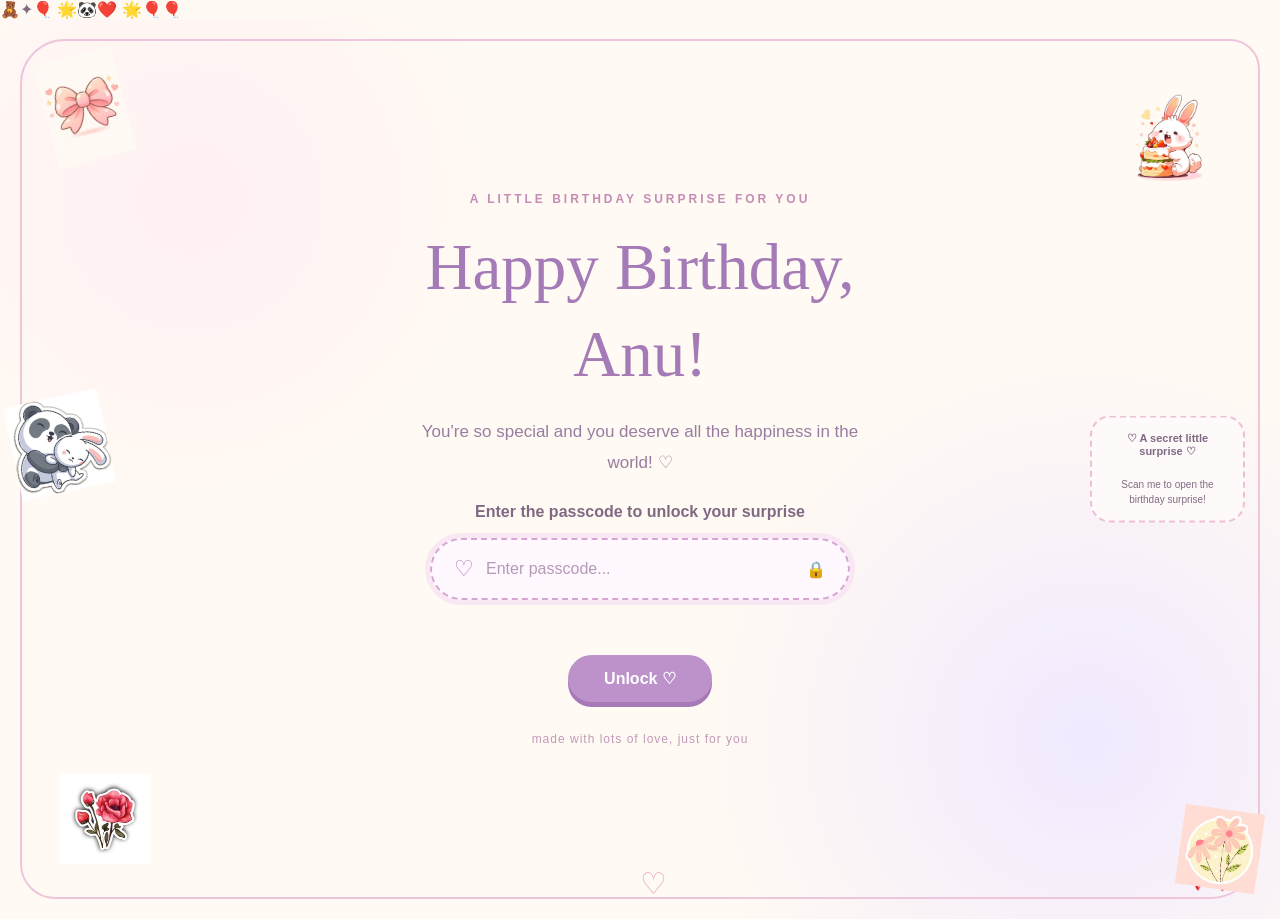
==== index.html @ 6544784b "Update index.html" ====
<!DOCTYPE html>
<html lang="en">
<head>
    <meta charset="UTF-8">
    <meta name="viewport" content="width=device-width, initial-scale=1.0">
    <title>Happy Birthday Anu ♡</title>
    <link rel="stylesheet" href="style.css">
    <script src="https://cdnjs.cloudflare.com/ajax/libs/qrcodejs/1.0.0/qrcode.min.js">
    </script>
</head>

<body>

    <!-- DECORATIONS -->
    <div class="floating-decorations" aria-hidden="true">
        <span>🧸</span><span>✦</span><span>🎈</span>
        <span>🌟</span><span>🐼</span><span>❤️</span>
        <span>🌟</span><span>🎈</span><span>🎈</span>
    </div>

    <!-- OPENING GREETING -->
    <section id="homeScreen" class="screen active">

        <div class="corner-ribbon">
            <img src = "images/ribbon.jpg"></div>

        <div class="flower-decoration flower-left">
            <img src = "images/flower2.jpeg" alt = "flower2">
        </div>
        <div class="flower-decoration flower-right">
            <img src= "images/images.jpg" ></div>
        

        <div class="panda panda-left">
            <img src = "images/pandaaaaa.jpg">
        </div>

        <div class="greeting-content">

            <p class="small-heading">A LITTLE BIRTHDAY SURPRISE FOR YOU</p>

            <h1>
                Happy Birthday,
                <span>Anu!</span>
            </h1>

            <p class="greeting-message">
                You're so special and you deserve all the happiness
                in the world! ♡
            </p>

            <p class="passcode-message">
                Enter the passcode to unlock your surprise
            </p>

            <div class="password-wrapper">
                <span class="lock-icon">♡</span>
                <input
                    type="password"
                    id="passcode"
                    placeholder="Enter passcode..."
                    maxlength="10"
                >
                <span>🔒</span>
            </div>

            <p id="errorMessage"></p>

            <button class="unlock-button" onclick="unlockSurprise()">
                Unlock ♡
            </button>

            <div class="tiny-note">
                made with lots of love, just for you
            </div>

        </div>

        <div class="panda panda-bottom">
           <img src= "images/images (5).jpg">
        </div>

        <div class="qr-card">
            <p>♡ A secret little surprise ♡</p>
            <div id="qrcode"></div>
            <small>Scan me to open the birthday surprise!</small>
        </div>
        <div class="bottom-bow">🎀</div>

    </section>


    <!-- CAKE SCREEN -->
    <section id="cakeScreen" class="screen">

        <div class="content-card cake-card">
            <p class="small-heading">A CAKE JUST FOR YOU</p>

            <h2> Make a wish, Anu! 🎂</h2>

            <div class="cake-photo">
                <img src= "images\images.jpg" alt="Birthday cake">
            </div>
        </div>
            <p class="cake-message">
                Close your eyes, make a beautiful wish
                and blow out your candles! ♡
            </p>

            <div class="candles">
                <span class="flame">🕯️</span>
                <span class="flame">🕯️</span>
                <span class="flame">🕯️</span>
            </div>

            <button class="main-button" id="blowButton" onclick="blowCandles()">
                Blow the candles ✨
            </button>
        </div>

    </section>


    <!-- LETTER SCREEN -->
    <section id="letterScreen" class="screen">

        <div class="letter-paper">

            <div class="letter-bow">🎀</div>

            <p class="letter-top">A LITTLE LETTER FOR YOU</p>

            <h2>Dear Anu, ♡</h2>

            <p>
                Happy Birthday to one of the sweetest people!
                Today is all about you, and I hope your day is
                filled with smiles, laughter and beautiful memories.🎀🧸
            </p>

            <p>
                Thank you for being a part of our life's.
                I hope all your dreams come true and that you
                always find reasons to smile.🎀🧸
            </p>

            <p>
                May this new year bring you endless happiness,
                exciting adventures and everything your heart wishes for.
            </p>

            <p>
                Never forget how special you are.
                Keep smiling and stay the lovely person you are!
            </p>

            <p class="letter-sign">
                With lots of love,
                <br>
                From Trio 🎀🧸❤️
            </p>

            <button class="main-button" onclick="startMemories()">
                your cute memories 📸
            </button>

        </div>

    </section>


    <!-- MEMORY SCREEN -->
    <section id="memoryScreen" class="screen">

        <div class="content-card memory-card">

            <p class="small-heading">LITTLE MOMENTS, BIG MEMORIES</p>

            <h2>Cute Memory Album ❤️</h2>

            <div class="polaroid">
                <img id="memoryImage" src="images/WhatsApp Image 2026-11-15 at 9.08.00 PM.jpeg" alt="Our memory">
                <p id="photoCounter">Memory 1 of 4 ♡</p>
            </div>

            <div class="memory-controls">
                <button onclick="previousPhoto()">← Previous</button>
                <button onclick="toggleSlideshow()" id="pauseButton">Pause</button>
                <button onclick="nextPhoto()">Next →</button>
            </div>

            <button class="main-button" onclick="finishSurprise()">
                One last surprise 🧸
            </button>

        </div>

    </section>


    <!-- FINAL SCREEN -->
    <section id="finalScreen" class="screen">

        <div class="content-card final-card">

            <div class="final-panda">🐼</div>

            <p class="small-heading">A FINAL LITTLE WISH</p>

            <h1>Happy Birthday, Anu! ♡</h1>

            <p>
                May your life always be as lovely,
                colourful and beautiful as this little surprise.
            </p>

            <h2>Lots of love! 🎀</h2>

            <button class="main-button" onclick="showScreen('homeScreen')">
                Start again ♡
            </button>

        </div>

    </section>


    <script src="script.js"></script>

</body>
</html>
---- style.css ----
* {
    margin: 0;
    padding: 0;
    box-sizing: border-box;
}

body {
    font-family: 'Quicksand', sans-serif;
    background: #fff9f4;
    color: #806a83;
}

.screen {
    display: none;
    min-height: 100vh;
    width: 100%;
    position: relative;
    overflow: hidden;
}

.screen.active {
    display: flex;
    align-items: center;
    justify-content: center;
}

/* FALLING FLOWERS / PANDAS */

#fallLayer {
    position: fixed;
    inset: 0;
    overflow: hidden;
    pointer-events: none;
    z-index: 5;
}

.fall-item {
    position: absolute;
    top: -60px;
    will-change: transform, opacity;
    user-select: none;
}

/* OPENING PAGE */

#homeScreen {
    background:
        radial-gradient(circle at 15% 20%, #fff0f3 0, transparent 25%),
        radial-gradient(circle at 85% 80%, #f1e9ff 0, transparent 30%),
        #fffaf3;
    padding: 50px 20px;
}

#homeScreen::before {
    content: "";
    position: absolute;
    inset: 20px;
    border: 2px solid #edc6dc;
    border-radius: 45px 30px 50px 35px;
    pointer-events: none;
}

#homeScreen::after {
    content: "♡";
    position: absolute;
    bottom: 18px;
    left: 50%;
    color: #e8a7c7;
    font-size: 30px;
}

/* Ribbon: small, top-left. multiply hides the white picture background */
.corner-ribbon {
    position: absolute;
    top: 35px;
    left: 45px;
    width: 80px;
    transform: rotate(-15deg);
    z-index: 2;
}

.corner-ribbon img {
    display: block;
    width: 100%;
    height: auto;
    mix-blend-mode: multiply;
}

.bottom-bow {
    position: absolute;
    bottom: 25px;
    right: 40px;
    font-size: 48px;
}

.greeting-content {
    text-align: center;
    width: min(620px, 90%);
    z-index: 2;
    padding: 25px;
    margin: 0 auto;
}

.small-heading {
    color: #c58cb5;
    font-size: 12px;
    font-weight: 800;
    letter-spacing: 3px;
    margin-bottom: 18px;
}

.greeting-content h1,
.final-card h1 {
    font-family: 'Pacifico', cursive;
    font-size: clamp(38px, 6vw, 65px);
    line-height: 1.35;
    color: #a47bb7;
    font-weight: 400;
    text-transform: none;
}

/* Name: Capital first letter (bigger), rest small */
.greeting-content h1 .name {
    display: block;
    color: #e88eaa;
}

.cap {
    display: inline;
    font-size: 1.3em;
    line-height: 1;
}

.greeting-message {
    font-size: 17px;
    line-height: 1.8;
    margin: 18px auto;
    max-width: 450px;
    color: #987da1;
}

.passcode-message {
    margin-top: 25px;
    margin-bottom: 17px;
    font-weight: 700;
}

/* ROUNDED PASSCODE BOX */

.password-wrapper {
    display: flex;
    align-items: center;
    max-width: 420px;
    width: 100%;
    margin: auto;
    background: #fff8ff;
    border: 2px dashed #d6a5d3;
    outline: 5px solid #f9e8f3;
    border-radius: 50px;
    padding: 15px 22px;
}

.password-wrapper input {
    width: 100%;
    border: none;
    outline: none;
    background: transparent;
    font-family: 'Quicksand', sans-serif;
    font-size: 16px;
    color: #85678e;
    padding: 5px 12px;
}

.password-wrapper input::placeholder {
    color: #b49ab7;
}

.lock-icon {
    font-size: 22px;
    color: #b17bb9;
}

#errorMessage {
    color: #df7899;
    min-height: 22px;
    margin-top: 15px;
    font-weight: 700;
}

/* BUTTONS */

.unlock-button,
.main-button {
    border: none;
    border-radius: 40px;
    background: #bd91c9;
    color: white;
    padding: 14px 36px;
    font-family: 'Quicksand', sans-serif;
    font-size: 16px;
    font-weight: 800;
    cursor: pointer;
    margin-top: 18px;
    box-shadow: 0 5px 0 #a879b7;
    transition: 0.25s;
}

.unlock-button:hover,
.main-button:hover {
    transform: translateY(-3px);
    background: #d18eae;
    box-shadow: 0 7px 0 #b879a1;
}

.tiny-note {
    margin-top: 30px;
    font-size: 12px;
    color: #c29ab9;
    letter-spacing: 1px;
}

/* PANDA DECORATIONS (photo; emoji is the fallback) */

.panda {
    position: absolute;
    font-size: 80px;
    z-index: 1;
}

.panda img {
    display: block;
    width: 100%;
    height: auto;
}

.panda-left {
    left: 12px;
    top: 42%;
    width: 95px;
    transform: rotate(-12deg);
}

.panda-bottom {
    right: 20px;
    bottom: 30px;
    width: 80px;
    transform: rotate(8deg);
}

/* FLOWER PICTURES */

.flower-decoration {
    position: absolute;
    width: 90px;
    z-index: 1;
}

.flower-decoration img {
    display: block;
    width: 100%;
    height: auto;
    mix-blend-mode: multiply;
}

.flower-left {
    bottom: 55px;
    left: 60px;
}

.flower-right {
    top: 60px;
    right: 65px;
}

/* QR CODE */

.qr-card {
    position: absolute;
    right: 35px;
    top: 50%;
    transform: translateY(-50%);
    width: 155px;
    background: #fffafa;
    padding: 14px;
    border: 2px dashed #efbfd5;
    border-radius: 20px;
    text-align: center;
    z-index: 3;
}

.qr-card p {
    font-size: 11px;
    margin-bottom: 10px;
    font-weight: 800;
}

.qr-card small {
    display: block;
    font-size: 10px;
    margin-top: 9px;
    line-height: 1.5;
}

#qrcode {
    display: flex;
    justify-content: center;
    overflow: hidden;
}

#qrcode img,
#qrcode canvas {
    max-width: 115px;
    height: auto;
}

/* OTHER SCREENS */

#cakeScreen,
#letterScreen,
#memoryScreen,
#finalScreen {
    padding: 30px 15px;
    background: linear-gradient(135deg, #fff6f5, #f7efff, #fffaf0);
}

.content-card {
    background: #fffdfb;
    border: 2px solid #f0d6e7;
    border-radius: 30px;
    box-shadow: 0 12px 35px #b99ab322;
    padding: 35px 25px;
    text-align: center;
    width: min(650px, 95%);
}

h2 {
    font-family: 'Pacifico', cursive;
    font-weight: 400;
    color: #a27bb3;
    font-size: 32px;
    margin-bottom: 20px;
}

.cake-photo img {
    width: min(320px, 100%);
    max-height: 270px;
    object-fit: contain;
    border-radius: 20px;
}

.cake-message {
    margin: 20px auto;
    line-height: 1.8;
}

.candles {
    font-size: 30px;
    margin: 15px;
}

.flame.out {
    opacity: 0.25;
}

.letter-paper {
    background: #fffaf0;
    width: min(680px, 95%);
    padding: 45px 40px;
    border: 2px solid #ead5c1;
    border-radius: 8px 25px 8px 25px;
    box-shadow: 8px 10px 0 #eadde9;
    position: relative;
    line-height: 2;
    color: #806d75;
}

.letter-bow {
    text-align: center;
    font-size: 45px;
}

.letter-top {
    text-align: center;
    letter-spacing: 3px;
    font-size: 11px;
    color: #c18eaf;
    font-weight: 800;
}

.letter-paper h2 {
    margin: 20px 0;
}

.letter-paper p {
    margin-bottom: 15px;
}

.letter-sign {
    font-family: 'Pacifico', cursive;
    color: #b17fa8;
    text-align: right;
    font-size: 20px;
    margin-top: 25px;
}

/* POLAROID MEMORY ALBUM */

.memory-card {
    background: #fffaf5;
}

.polaroid {
    width: min(550px, 95%);
    background: white;
    margin: 30px auto;
    padding: 15px 15px 50px;
    transform: rotate(-1deg);
    box-shadow: 0 8px 22px #8b718633;
    border: 1px solid #eee5e7;
}

.polaroid img {
    display: block;
    width: 100%;
    height: 550px;
    object-fit: contain;
    background: #f8f0f5;
}

.polaroid p {
    font-family: 'Pacifico', cursive;
    color: #ad83aa;
    margin-top: 12px;
}

.memory-controls {
    display: flex;
    justify-content: center;
    gap: 8px;
    flex-wrap: wrap;
}

.memory-controls button {
    border: 1px solid #dfc2d9;
    background: #fff3f8;
    color: #98739d;
    border-radius: 30px;
    padding: 10px 15px;
    cursor: pointer;
    font-family: 'Quicksand', sans-serif;
    font-weight: 700;
}

.final-card {
    padding: 55px 25px;
}

.final-card p {
    line-height: 1.9;
    margin: 20px auto;
    max-width: 450px;
}

.final-panda {
    font-size: 85px;
    margin-bottom: 15px;
}

.final-panda img {
    width: 100px;
    height: auto;
}

/* MOBILE */

@media (max-width: 800px) {
    .qr-card {
        position: relative;
        top: auto;
        right: auto;
        transform: none;
        margin: 20px auto 0;
    }

    #homeScreen {
        flex-direction: column;
        padding: 60px 15px 30px;
    }

    .panda-left {
        left: 8px;
        top: 12px;
        width: 55px;
        font-size: 50px;
    }

    .panda-bottom {
        right: 8px;
        bottom: 10px;
        width: 55px;
        font-size: 50px;
    }

    .corner-ribbon {
        top: 28px;
        left: 70px;
        width: 50px;
    }

    .flower-decoration {
        width: 55px;
    }

    .flower-left {
        left: 14px;
        bottom: 15px;
    }

    .flower-right {
        right: 15px;
        top: 20px;
    }

    .greeting-content {
        padding: 25px 10px;
    }

    .greeting-content h1 {
        font-size: 39px;
    }

    .letter-paper {
        padding: 30px 22px;
    }

    .polaroid img {
        height: 250px;
    }
}
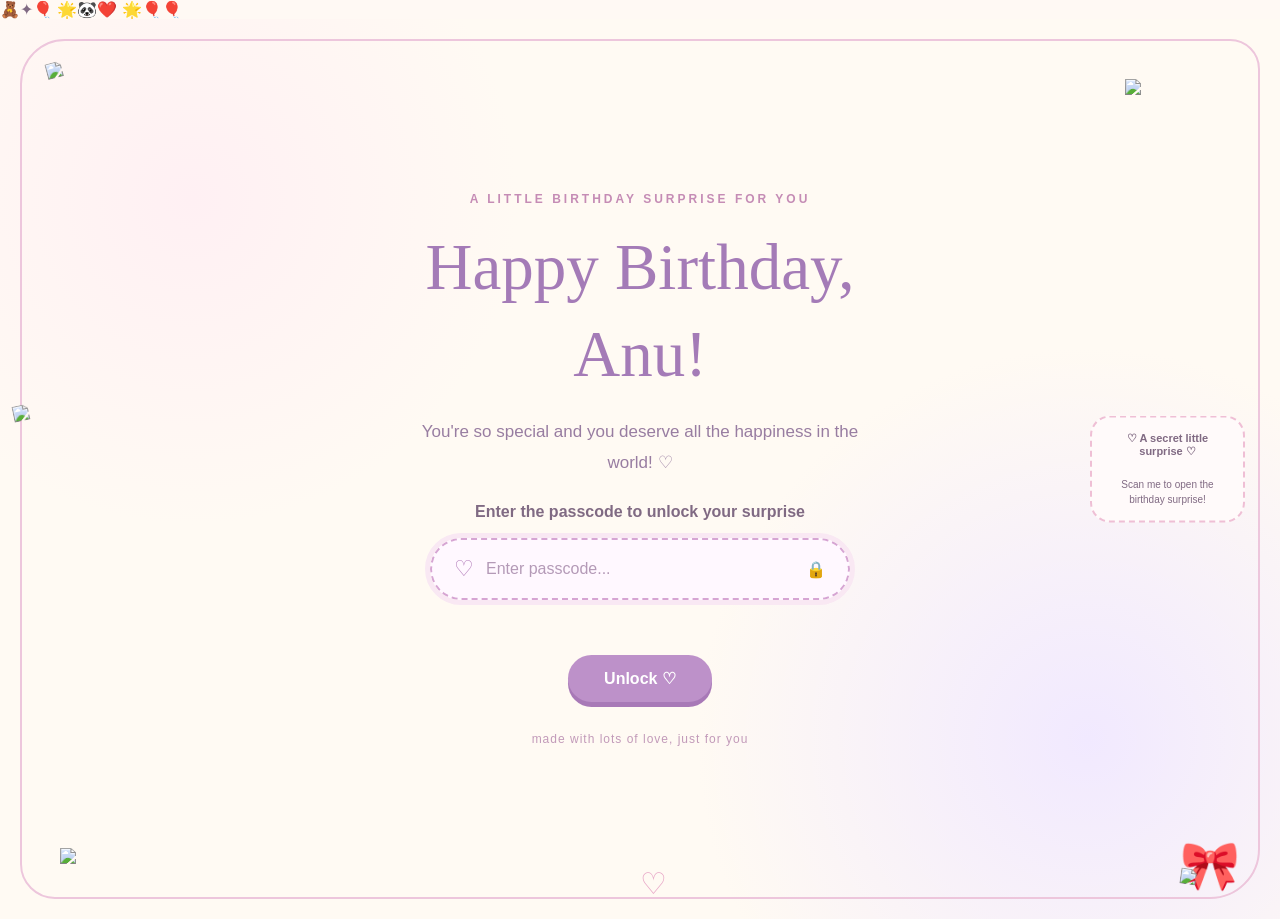
==== commit 546f6960: "Add files via upload" ====
--- a/index.html
+++ b/index.html
@@ -22,17 +22,18 @@
     <section id="homeScreen" class="screen active">
 
         <div class="corner-ribbon">
-            <img src = "images/ribbon.jpg"></div>
+            <img src = "C:\vscode\.vscode\images\ribbon.jpg"></div>
 
         <div class="flower-decoration flower-left">
-            <img src = "images/flower2.jpeg" alt = "flower2">
+            <img src = "C:\vscode\.vscode\images\flower2.jpeg">
         </div>
         <div class="flower-decoration flower-right">
-            <img src= "images/images.jpg" ></div>
+            <img src= "C:\vscode\.vscode\images\images.jpg" ></div>
         
 
         <div class="panda panda-left">
-            <img src = "images/pandaaaaa.jpg">
+            <img src = "C:\vscode\.vscode\images\pandaaaaa.jpg">
+        </div>
         </div>
 
         <div class="greeting-content">
@@ -77,7 +78,7 @@
         </div>
 
         <div class="panda panda-bottom">
-           <img src= "images/images (5).jpg">
+           <img src= "C:\vscode\.vscode\images\images (5).jpg">
         </div>
 
         <div class="qr-card">
@@ -99,9 +100,9 @@
             <h2> Make a wish, Anu! 🎂</h2>
 
             <div class="cake-photo">
-                <img src= "images\images.jpg" alt="Birthday cake">
-            </div>
-        </div>
+                <img src="D:\anu\images.jpg" alt="Birthday cake">
+            </div>
+
             <p class="cake-message">
                 Close your eyes, make a beautiful wish
                 and blow out your candles! ♡
@@ -179,7 +180,7 @@
             <h2>Cute Memory Album ❤️</h2>
 
             <div class="polaroid">
-                <img id="memoryImage" src="images/WhatsApp Image 2026-11-15 at 9.08.00 PM.jpeg" alt="Our memory">
+                <img id="memoryImage" src="D:\anu\WhatsApp Image 2026-11-15 at 9.08.00 PM.jpeg" alt="Our memory">
                 <p id="photoCounter">Memory 1 of 4 ♡</p>
             </div>
 
@@ -225,7 +226,7 @@
     </section>
 
 
-    <script src="script.js"></script>
+    <script src=script.js></script>
 
 </body>
-</html>
+</html>
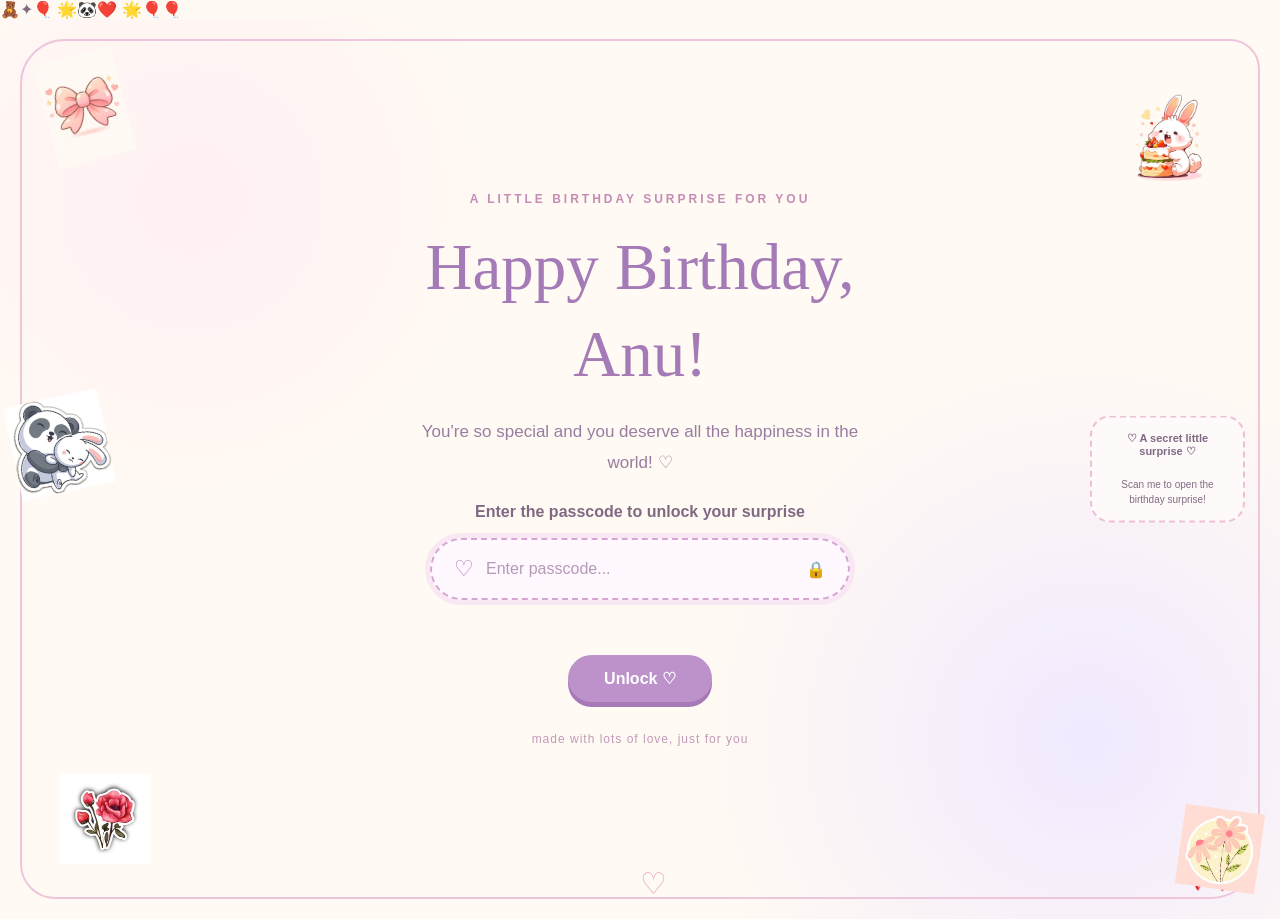
==== commit 316e70cd: "Fix HTML encoding and update image paths" ====
--- a/index.html
+++ b/index.html
@@ -22,17 +22,17 @@
     <section id="homeScreen" class="screen active">
 
         <div class="corner-ribbon">
-            <img src = "C:\vscode\.vscode\images\ribbon.jpg"></div>
+            <img src = "images\ribbon.jpg"></div>
 
         <div class="flower-decoration flower-left">
-            <img src = "C:\vscode\.vscode\images\flower2.jpeg">
+            <img src = "images\flower2.jpeg">
         </div>
         <div class="flower-decoration flower-right">
-            <img src= "C:\vscode\.vscode\images\images.jpg" ></div>
+            <img src= "images\images.jpg" ></div>
         
 
         <div class="panda panda-left">
-            <img src = "C:\vscode\.vscode\images\pandaaaaa.jpg">
+            <img src = "images\pandaaaaa.jpg">
         </div>
         </div>
 
@@ -78,7 +78,7 @@
         </div>
 
         <div class="panda panda-bottom">
-           <img src= "C:\vscode\.vscode\images\images (5).jpg">
+           <img src= "images\images (5).jpg">
         </div>
 
         <div class="qr-card">
@@ -100,7 +100,7 @@
             <h2> Make a wish, Anu! 🎂</h2>
 
             <div class="cake-photo">
-                <img src="D:\anu\images.jpg" alt="Birthday cake">
+                <img src="images.jpg" alt="Birthday cake">
             </div>
 
             <p class="cake-message">
@@ -180,7 +180,7 @@
             <h2>Cute Memory Album ❤️</h2>
 
             <div class="polaroid">
-                <img id="memoryImage" src="D:\anu\WhatsApp Image 2026-11-15 at 9.08.00 PM.jpeg" alt="Our memory">
+                <img id="memoryImage" src="images\WhatsApp Image 2026-11-15 at 9.08.00 PM.jpeg" alt="Our memory">
                 <p id="photoCounter">Memory 1 of 4 ♡</p>
             </div>
 
@@ -229,4 +229,4 @@
     <script src=script.js></script>
 
 </body>
-</html>+</html>
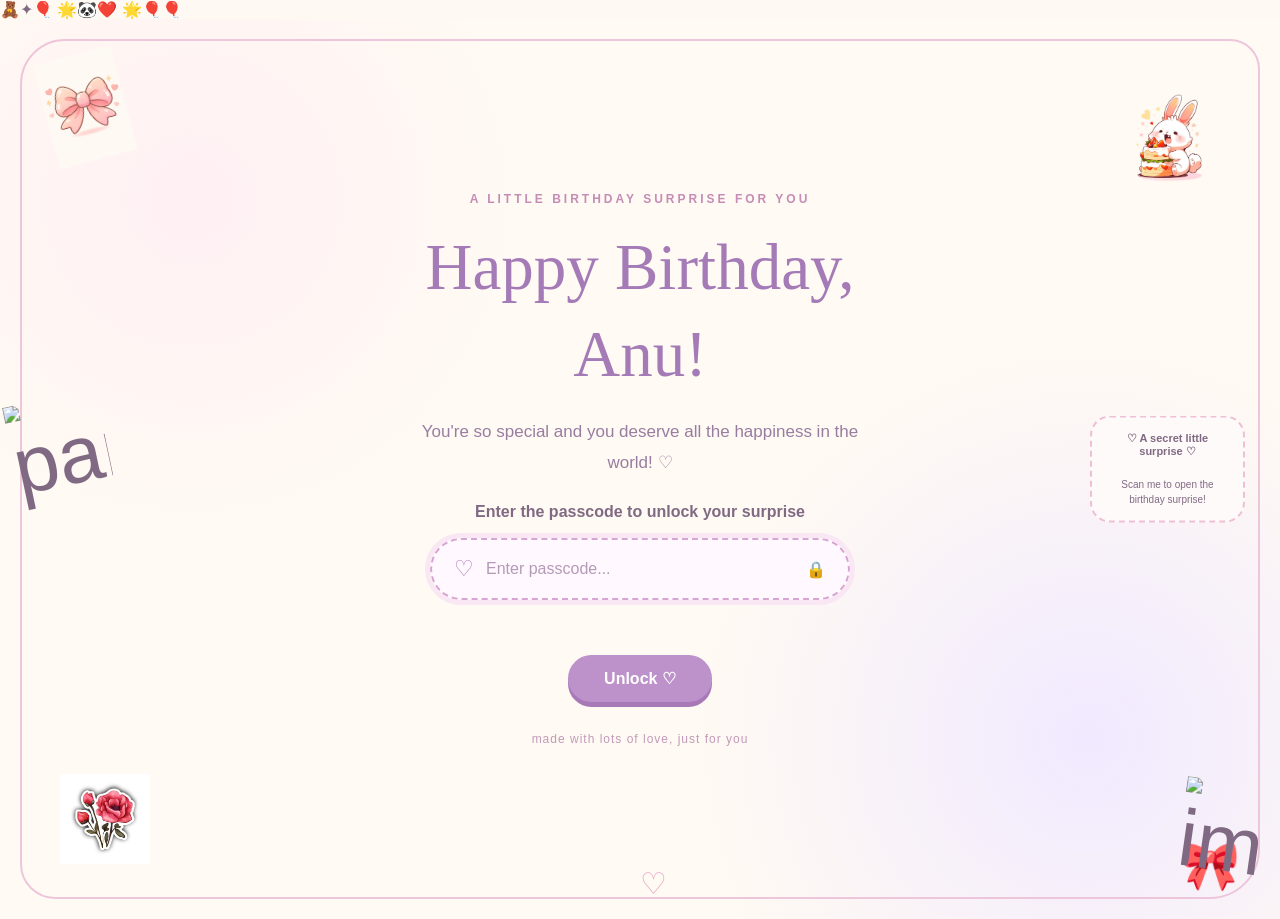
==== commit 8dae3504: "Update index.html" ====
--- a/index.html
+++ b/index.html
@@ -22,18 +22,17 @@
     <section id="homeScreen" class="screen active">
 
         <div class="corner-ribbon">
-            <img src = "images\ribbon.jpg"></div>
+            <img src = "images/ribbon.jpg"></div>
 
         <div class="flower-decoration flower-left">
-            <img src = "images\flower2.jpeg">
+            <img src = "images/flower2.jpeg" alt = "flower2">
         </div>
         <div class="flower-decoration flower-right">
-            <img src= "images\images.jpg" ></div>
+            <img src= "images/images.jpg" alt= "images"></div>
         
 
         <div class="panda panda-left">
-            <img src = "images\pandaaaaa.jpg">
-        </div>
+            <img src = "images/pandaaaaa.jpeg"alt="pandaaaaa">
         </div>
 
         <div class="greeting-content">
@@ -78,7 +77,7 @@
         </div>
 
         <div class="panda panda-bottom">
-           <img src= "images\images (5).jpg">
+           <img src= "images/images (5).jpeg" alt="images">
         </div>
 
         <div class="qr-card">
@@ -100,7 +99,7 @@
             <h2> Make a wish, Anu! 🎂</h2>
 
             <div class="cake-photo">
-                <img src="images.jpg" alt="Birthday cake">
+                <img src="images\images.jpg" alt="Birthday cake">
             </div>
 
             <p class="cake-message">
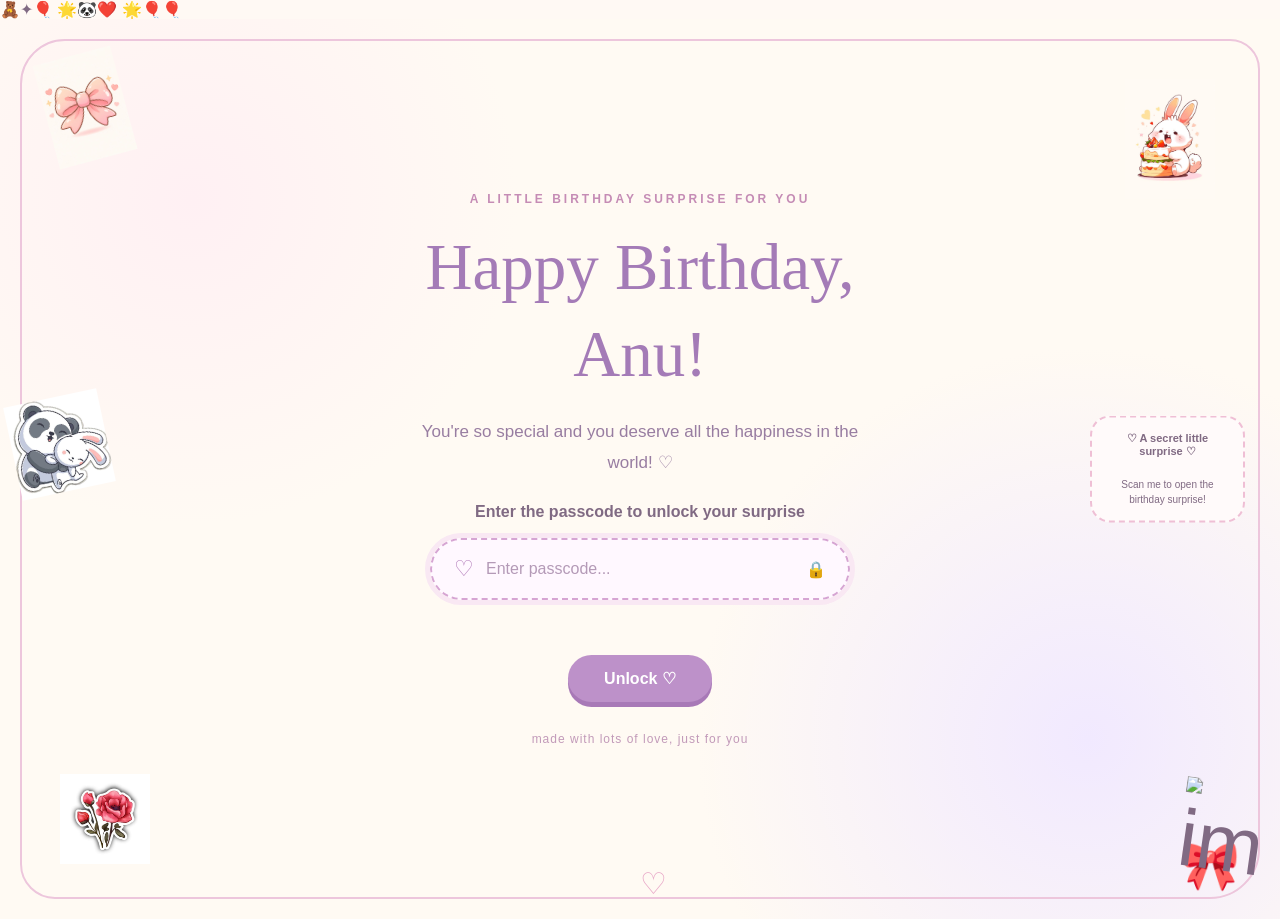
==== commit 4de1913c: "Update index.html" ====
--- a/index.html
+++ b/index.html
@@ -32,7 +32,7 @@
         
 
         <div class="panda panda-left">
-            <img src = "images/pandaaaaa.jpeg"alt="pandaaaaa">
+            <img src = "images/pandaaaaa.jpg">
         </div>
 
         <div class="greeting-content">
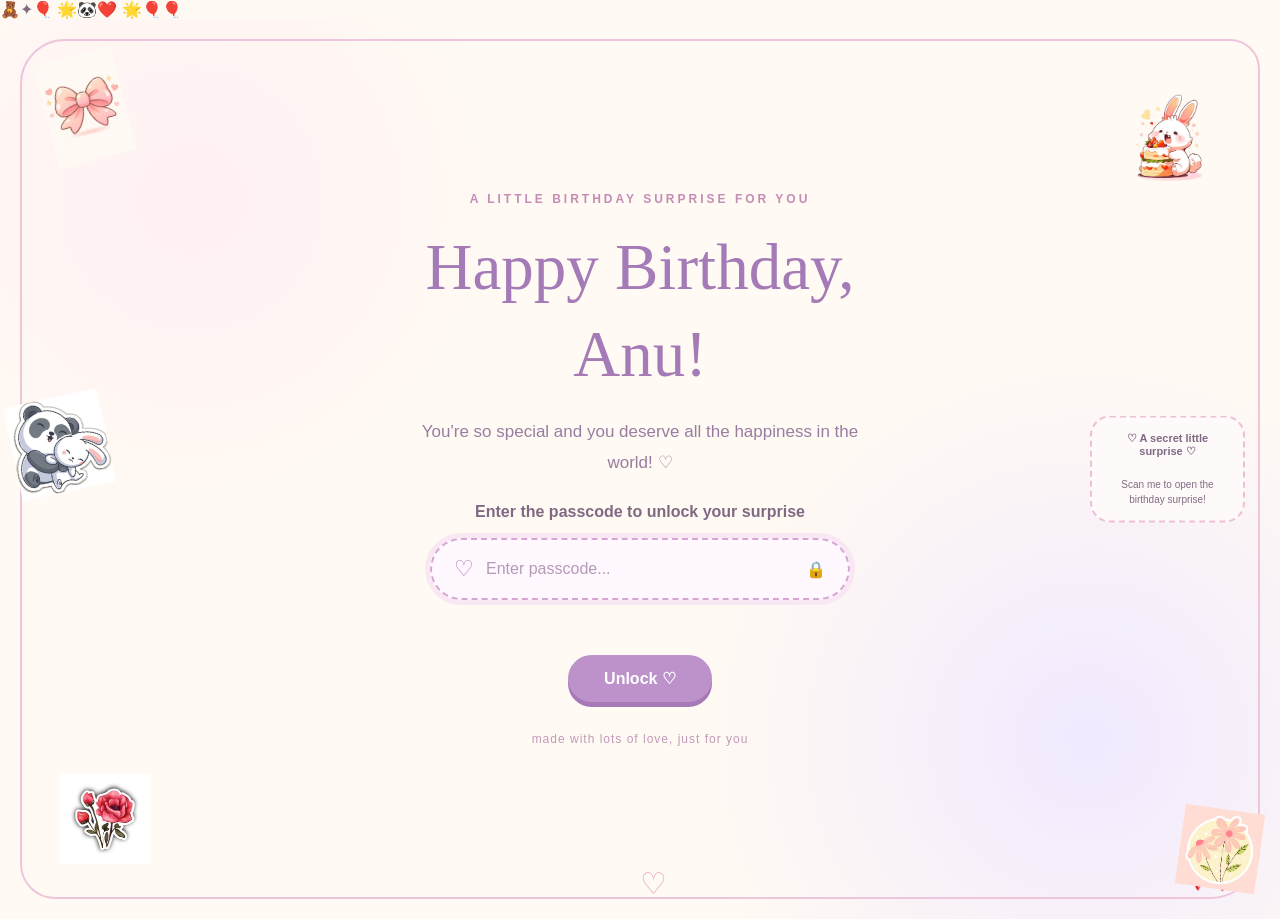
==== commit 5523199a: "Fix HTML encoding issues in index.html" ====
--- a/index.html
+++ b/index.html
@@ -77,7 +77,7 @@
         </div>
 
         <div class="panda panda-bottom">
-           <img src= "images/images (5).jpeg" alt="images">
+           <img src= "images/images (5).jpg" >
         </div>
 
         <div class="qr-card">
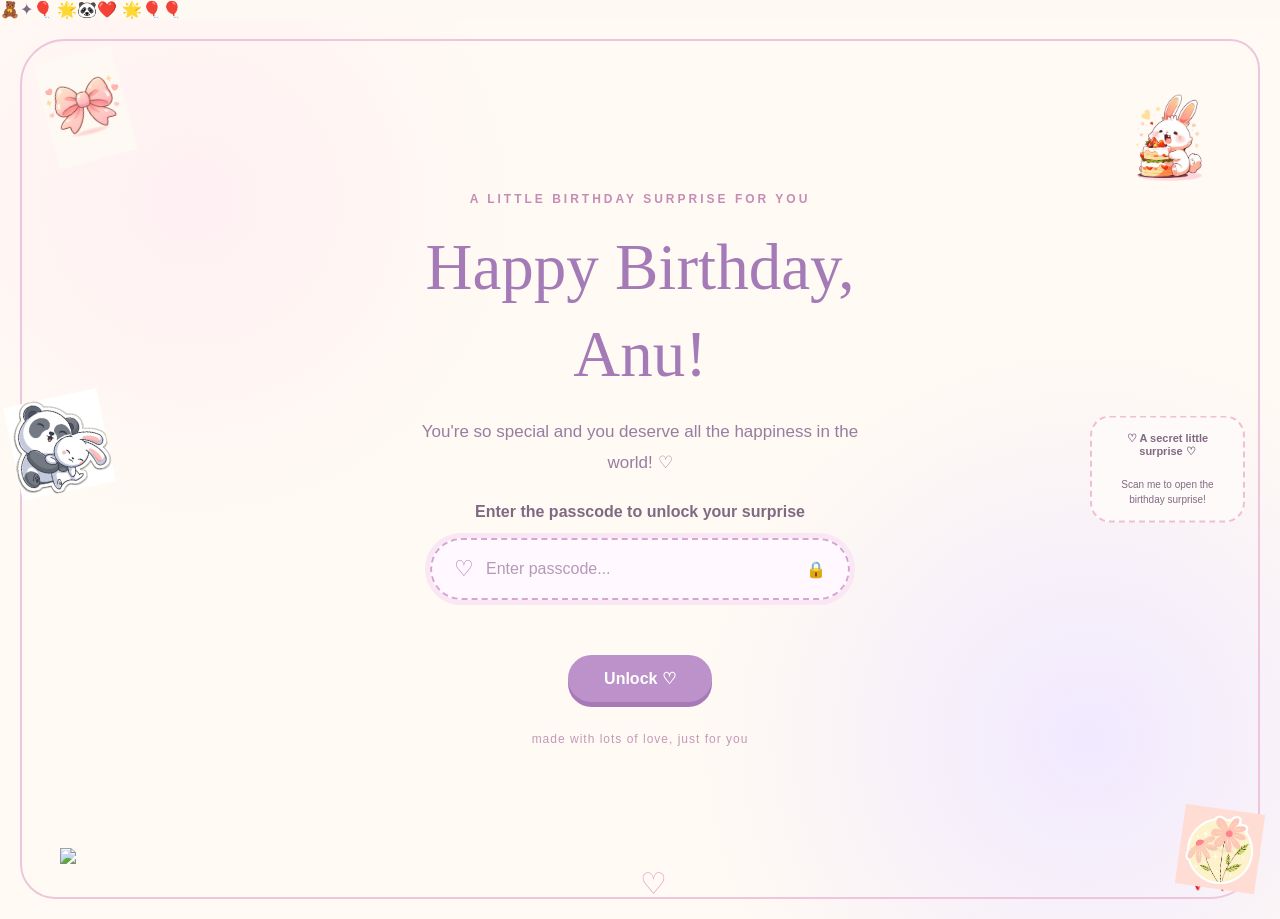
==== commit bd646a45: "Update index.html" ====
--- a/index.html
+++ b/index.html
@@ -25,7 +25,7 @@
             <img src = "images/ribbon.jpg"></div>
 
         <div class="flower-decoration flower-left">
-            <img src = "images/flower2.jpeg" alt = "flower2">
+            <img src = "images/flower2.jpg" >
         </div>
         <div class="flower-decoration flower-right">
             <img src= "images/images.jpg" alt= "images"></div>
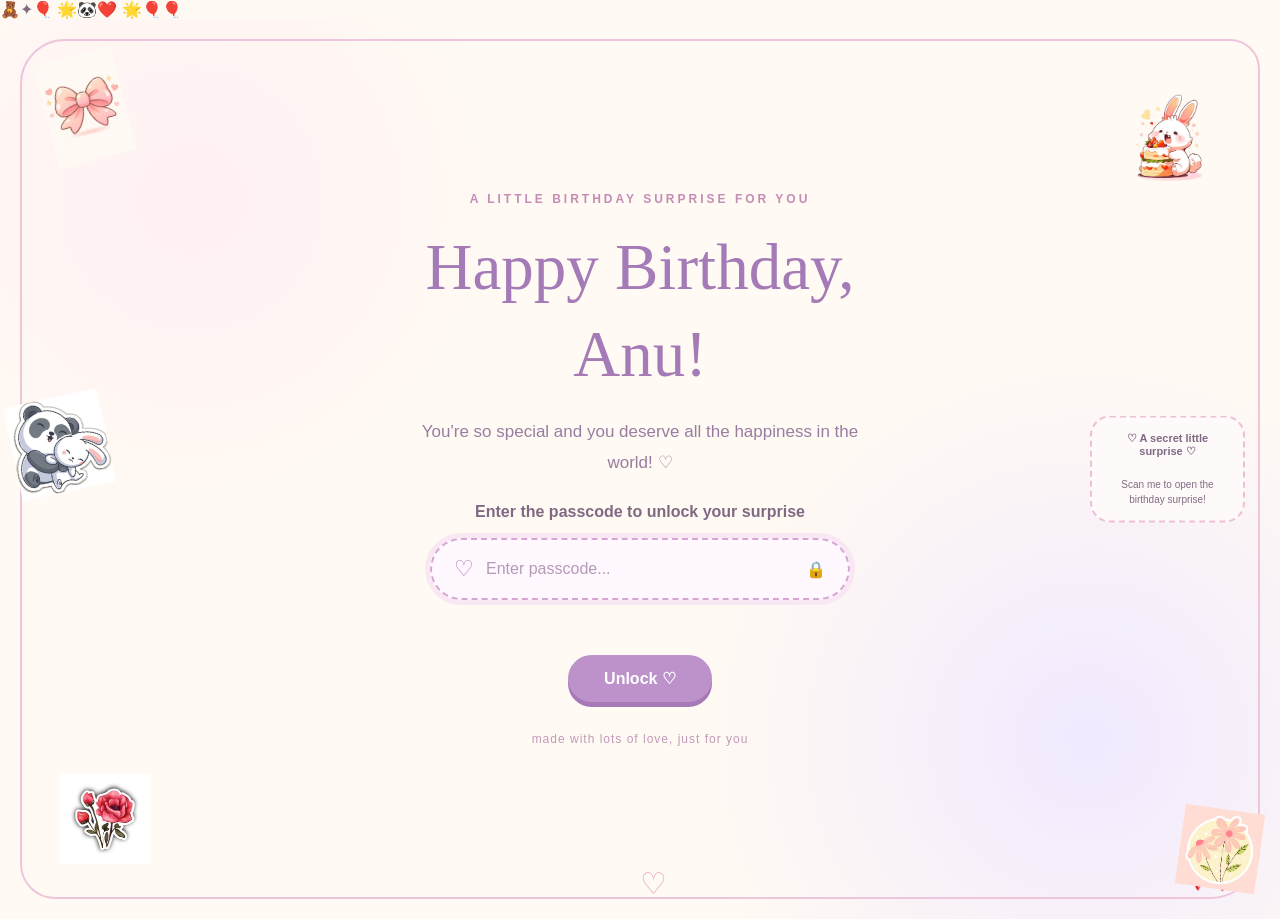
==== commit d23005cb: "Fix HTML encoding issues in index.html" ====
--- a/index.html
+++ b/index.html
@@ -25,7 +25,7 @@
             <img src = "images/ribbon.jpg"></div>
 
         <div class="flower-decoration flower-left">
-            <img src = "images/flower2.jpg" >
+            <img src = "images/flower2.jpeg" >
         </div>
         <div class="flower-decoration flower-right">
             <img src= "images/images.jpg" alt= "images"></div>
